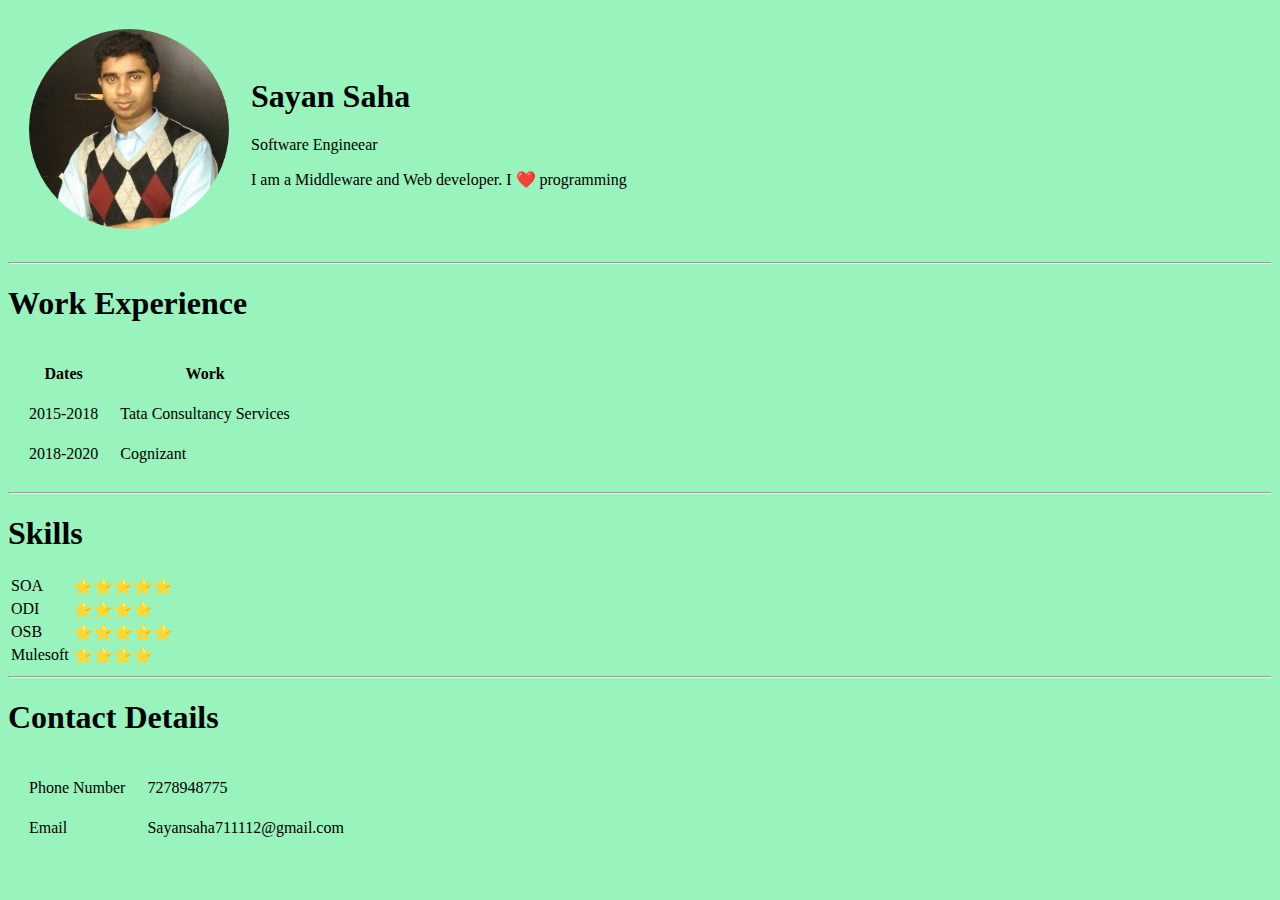
==== index.html @ 5e61153d "Update index.html" ====
<!DOCTYPE html>
<html lang="en" dir="ltr">

<head>
  <meta charset="utf-8">
  <title>Sayan's CV</title>
  <link rel="stylesheet" href="style.css">
</head>

<body >
  <table cellspacing="20">
    <tr>
      <td> <img src="Sayan.png" alt="My-Picture" width="200"> </td>
      <td>
        <h1>Sayan Saha</h1>
        <p>Software Engineear</p>
        <p>I am a Middleware and Web developer. I ❤️ programming </p>
      </td>
    </tr>
  </table>
  <hr>
  <h1>Work Experience</h1>
  <table cellspacing="20">
    <tr>
      <th>Dates</th>
      <th>Work</th>
    </tr>
    <tr>
      <td>2015-2018</td>
      <td>Tata Consultancy Services</td>
    </tr>
    <tr>
      <td>2018-2020</td>
      <td>Cognizant</td>
    </tr>
   </table>
   <hr>
   <h1>Skills</h1>
   <table>
     <tr>
       <td>SOA</td>
       <td>⭐⭐⭐⭐⭐</td>
     </tr>
     <tr>
       <td>ODI</td>
       <td>⭐⭐⭐⭐</td>
     </tr>
     <tr>
       <td>OSB</td>
       <td>⭐⭐⭐⭐⭐</td>
     </tr>
     <tr>
       <td>Mulesoft</td>
       <td>⭐⭐⭐⭐</td>
     </tr>
   </table>
   <hr>
   <h1>Contact Details</h1>
   <table cellspacing="20">
     <tr>
       <td>Phone Number</td>
       <td>7278948775</td>
     </tr>
     <tr>
       <td>Email</td>
       <td>Sayansaha711112@gmail.com</td>
     </tr>
   </table>
</body>

</html>
---- style.css ----
body{
  background-color:#99f3bd;
}
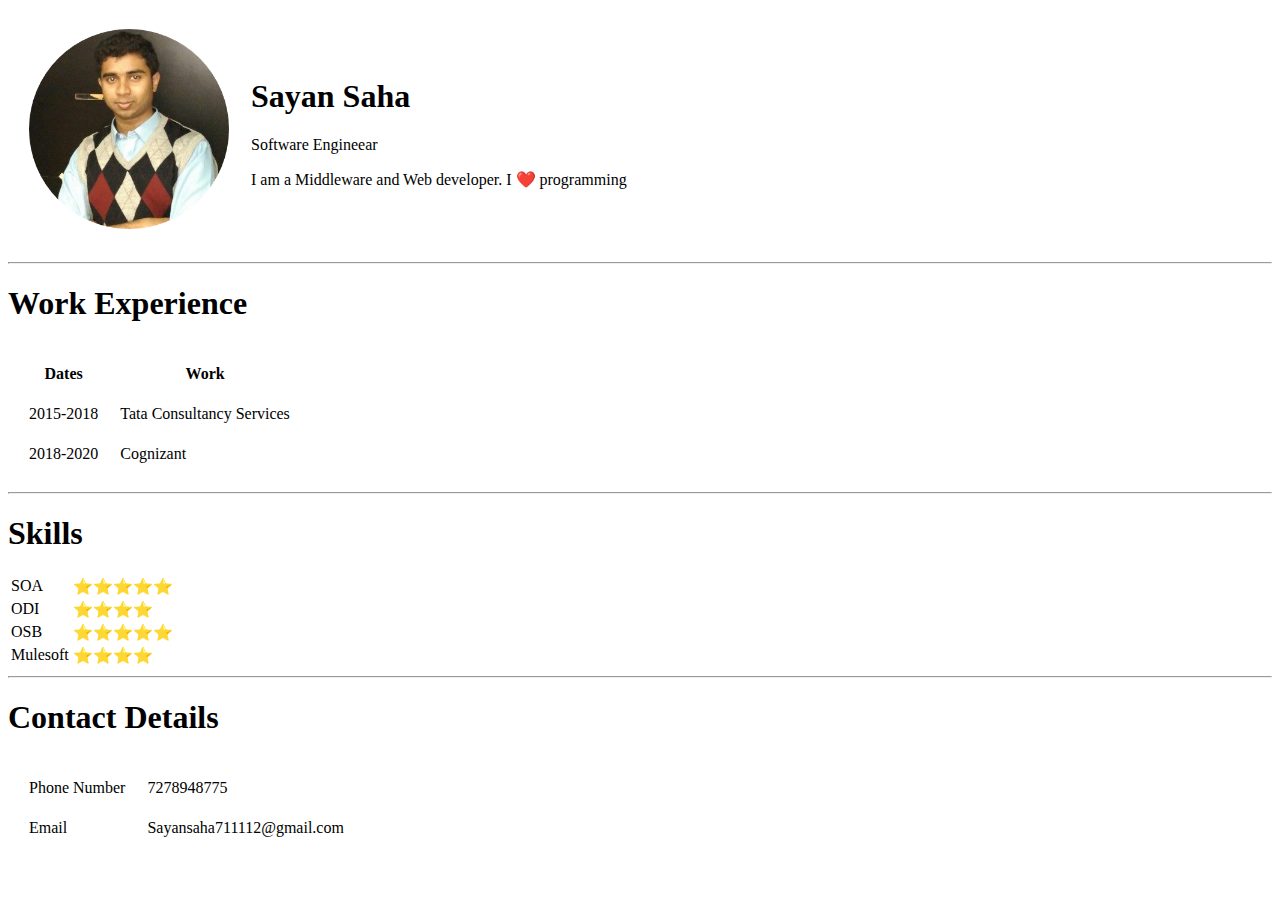
==== commit ccf5526d: "ok" ====
--- a/index.html
+++ b/index.html
@@ -4,13 +4,13 @@
 <head>
   <meta charset="utf-8">
   <title>Sayan's CV</title>
-  <link rel="stylesheet" href="style.css">
+  <link rel="stylesheet" href="css/style.css">
 </head>
 
 <body >
   <table cellspacing="20">
     <tr>
-      <td> <img src="Sayan.png" alt="My-Picture" width="200"> </td>
+      <td> <img src="Images\Sayan.png" alt="My-Picture" width="200"> </td>
       <td>
         <h1>Sayan Saha</h1>
         <p>Software Engineear</p>
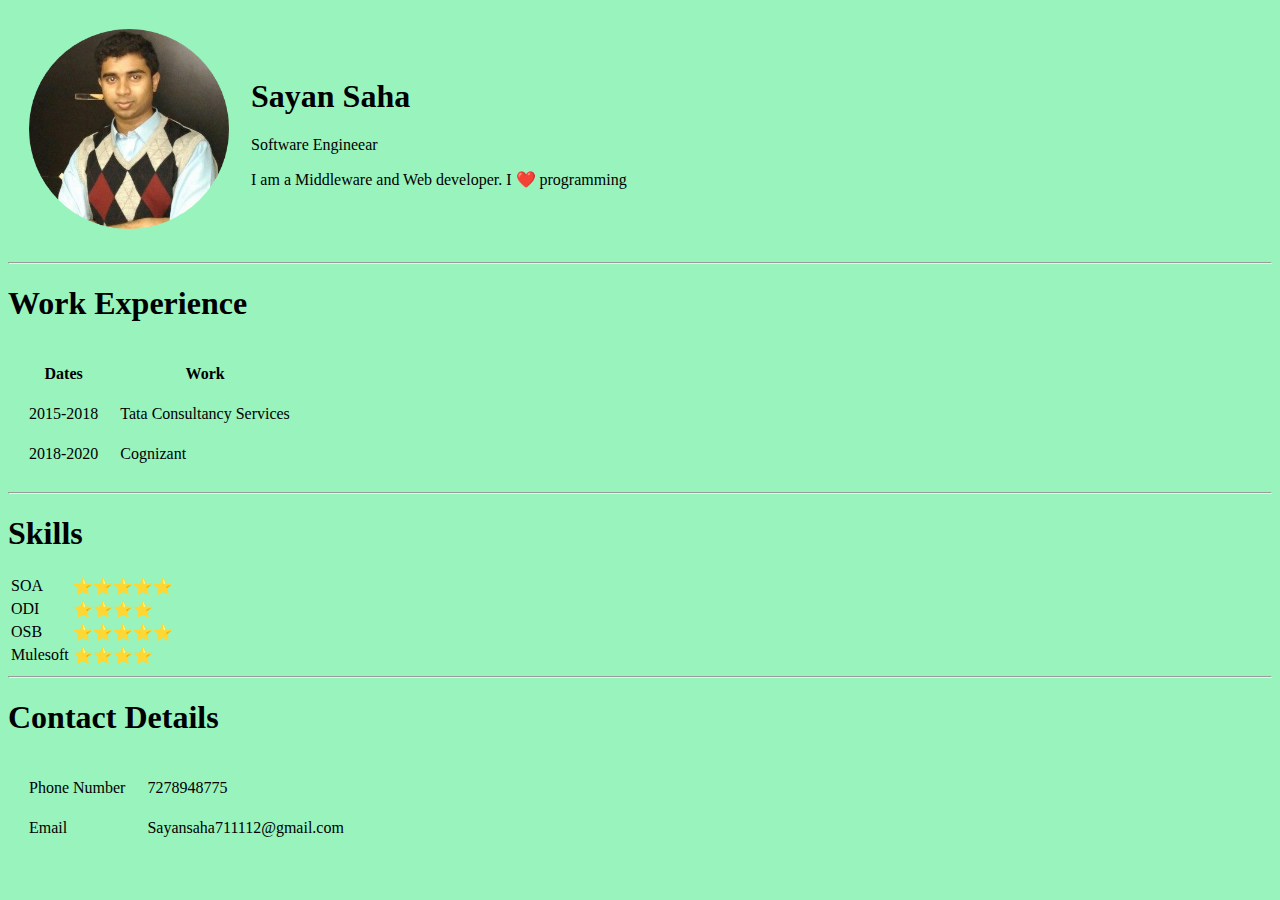
==== commit 884897b4: "Update index.html" ====
--- a/index.html
+++ b/index.html
@@ -4,10 +4,10 @@
 <head>
   <meta charset="utf-8">
   <title>Sayan's CV</title>
-  <link rel="stylesheet" href="css/style.css">
+ 
 </head>
 
-<body >
+<body style="background-color:#99f3bd;">
   <table cellspacing="20">
     <tr>
       <td> <img src="Images\Sayan.png" alt="My-Picture" width="200"> </td>
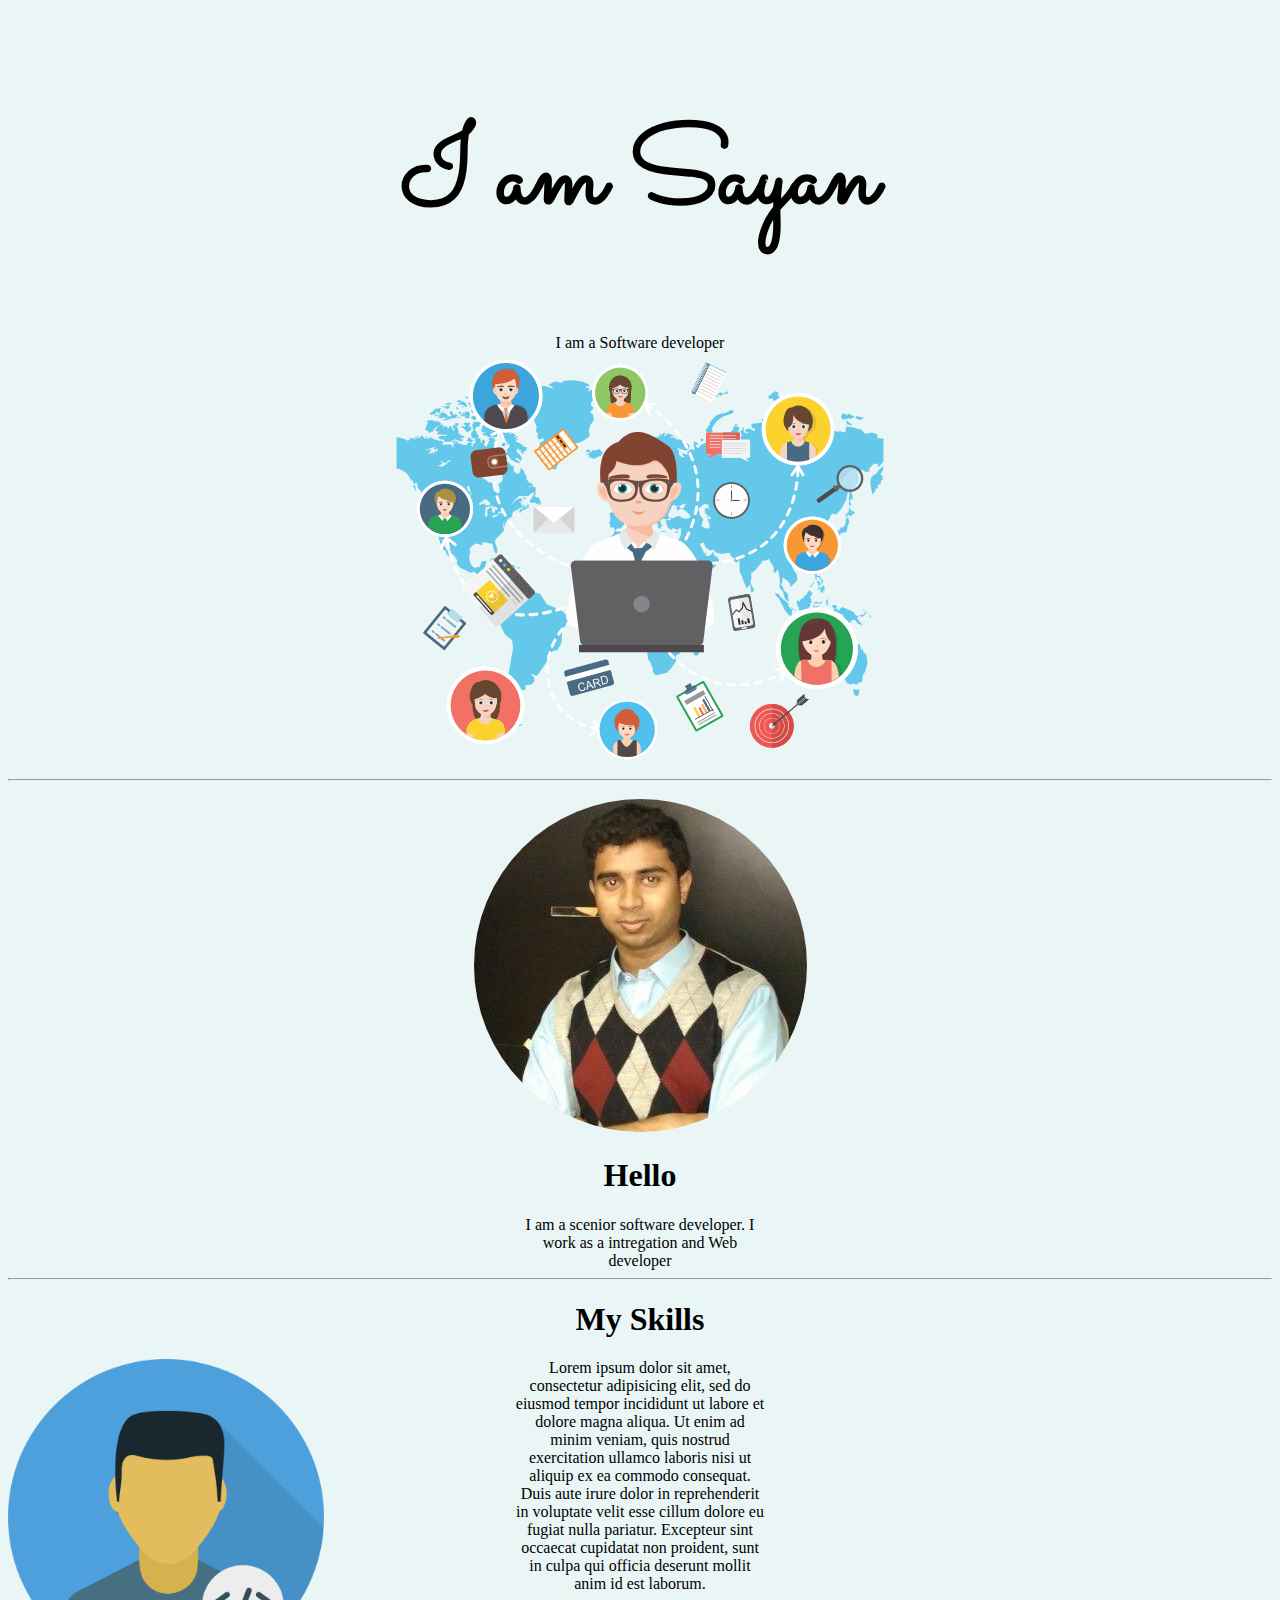
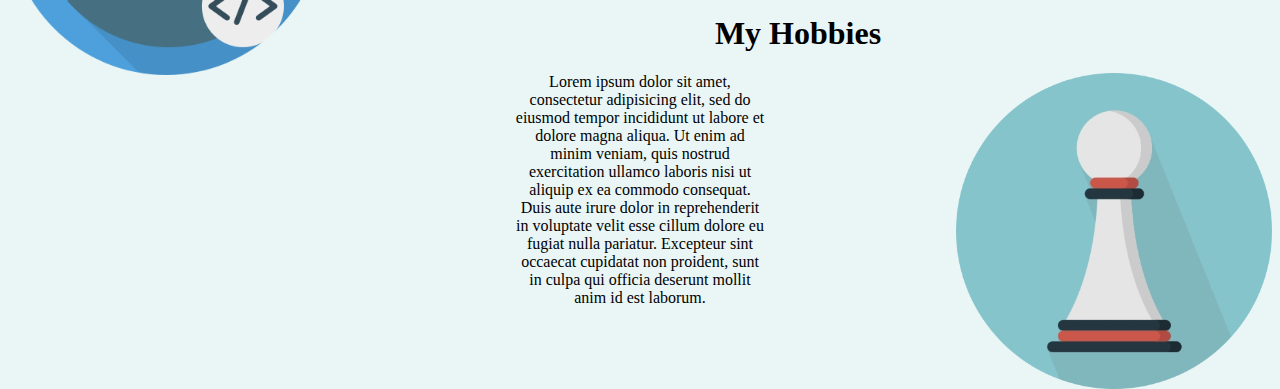
==== commit 52695acb: "ok" ====
--- a/index.html
+++ b/index.html
@@ -1,71 +1,35 @@
 <!DOCTYPE html>
 <html lang="en" dir="ltr">
+  <head>
+    <meta charset="utf-8">
+    <title>Sayan Saha - Web Developer</title>
+    <link rel="stylesheet" href="Styles.css">
+    <link rel="icon" href="Images/favicon.ico">
+    <link href="https://fonts.googleapis.com/css2?family=Kumbh+Sans&family=Sacramento&display=swap" rel="stylesheet">
+  </head>
+  <body>
+    <div class="Top">
+      <h1 class="name">I am Sayan</h1>
+      <p>I am a Software developer</p>
+      <img src="Images/bg.png" alt="Developer">
+      <hr>
 
-<head>
-  <meta charset="utf-8">
-  <title>Sayan's CV</title>
- 
-</head>
+    </div>
+    <div class="Middle">
+      <img src="Images/Sayan.png" alt="My Picture">
+      <h1>Hello</h1>
+      <p>I am a scenior software developer. I work as a intregation and Web developer</p>
+      <hr>
+      <h1>My Skills</h1>
+      <img src="Images/dev.png" alt="" class="devimg">
+      <p>Lorem ipsum dolor sit amet, consectetur adipisicing elit, sed do eiusmod tempor incididunt ut labore et dolore magna aliqua. Ut enim ad minim veniam, quis nostrud exercitation ullamco laboris nisi ut aliquip ex ea commodo consequat. Duis aute irure dolor in reprehenderit in voluptate velit esse cillum dolore eu fugiat nulla pariatur. Excepteur sint occaecat cupidatat non proident, sunt in culpa qui officia deserunt mollit anim id est laborum.</p>
+      <h1 class="new">My Hobbies</h1>
+      <img src="Images/chess.png" class="chessimg" alt="">
+      <p>Lorem ipsum dolor sit amet, consectetur adipisicing elit, sed do eiusmod tempor incididunt ut labore et dolore magna aliqua. Ut enim ad minim veniam, quis nostrud exercitation ullamco laboris nisi ut aliquip ex ea commodo consequat. Duis aute irure dolor in reprehenderit in voluptate velit esse cillum dolore eu fugiat nulla pariatur. Excepteur sint occaecat cupidatat non proident, sunt in culpa qui officia deserunt mollit anim id est laborum.</p>
 
-<body style="background-color:#99f3bd;">
-  <table cellspacing="20">
-    <tr>
-      <td> <img src="Images\Sayan.png" alt="My-Picture" width="200"> </td>
-      <td>
-        <h1>Sayan Saha</h1>
-        <p>Software Engineear</p>
-        <p>I am a Middleware and Web developer. I ❤️ programming </p>
-      </td>
-    </tr>
-  </table>
-  <hr>
-  <h1>Work Experience</h1>
-  <table cellspacing="20">
-    <tr>
-      <th>Dates</th>
-      <th>Work</th>
-    </tr>
-    <tr>
-      <td>2015-2018</td>
-      <td>Tata Consultancy Services</td>
-    </tr>
-    <tr>
-      <td>2018-2020</td>
-      <td>Cognizant</td>
-    </tr>
-   </table>
-   <hr>
-   <h1>Skills</h1>
-   <table>
-     <tr>
-       <td>SOA</td>
-       <td>⭐⭐⭐⭐⭐</td>
-     </tr>
-     <tr>
-       <td>ODI</td>
-       <td>⭐⭐⭐⭐</td>
-     </tr>
-     <tr>
-       <td>OSB</td>
-       <td>⭐⭐⭐⭐⭐</td>
-     </tr>
-     <tr>
-       <td>Mulesoft</td>
-       <td>⭐⭐⭐⭐</td>
-     </tr>
-   </table>
-   <hr>
-   <h1>Contact Details</h1>
-   <table cellspacing="20">
-     <tr>
-       <td>Phone Number</td>
-       <td>7278948775</td>
-     </tr>
-     <tr>
-       <td>Email</td>
-       <td>Sayansaha711112@gmail.com</td>
-     </tr>
-   </table>
-</body>
+    </div>
+    <div class="bottom">
 
+    </div>
+  </body>
 </html>
--- a/Styles.css
+++ b/Styles.css
@@ -0,0 +1,32 @@
+.Top{
+  text-align: center;
+  margin-top: 100px;
+}
+.Middle{
+  text-align: center;
+  margin-top: 10px;
+  float: right;
+}
+p{
+  width: 20%;
+  margin: auto;
+}
+
+.devimg{
+  float: left;
+  width: 25%;
+}
+.chessimg{
+  float: right;
+  width: 25%;
+}
+body{
+  background-color: #EAF6F6;
+}
+.new{
+  text-align: center;
+}
+.name{
+  font-family: 'Sacramento', sans-serif;
+  font-size: 110px;
+}
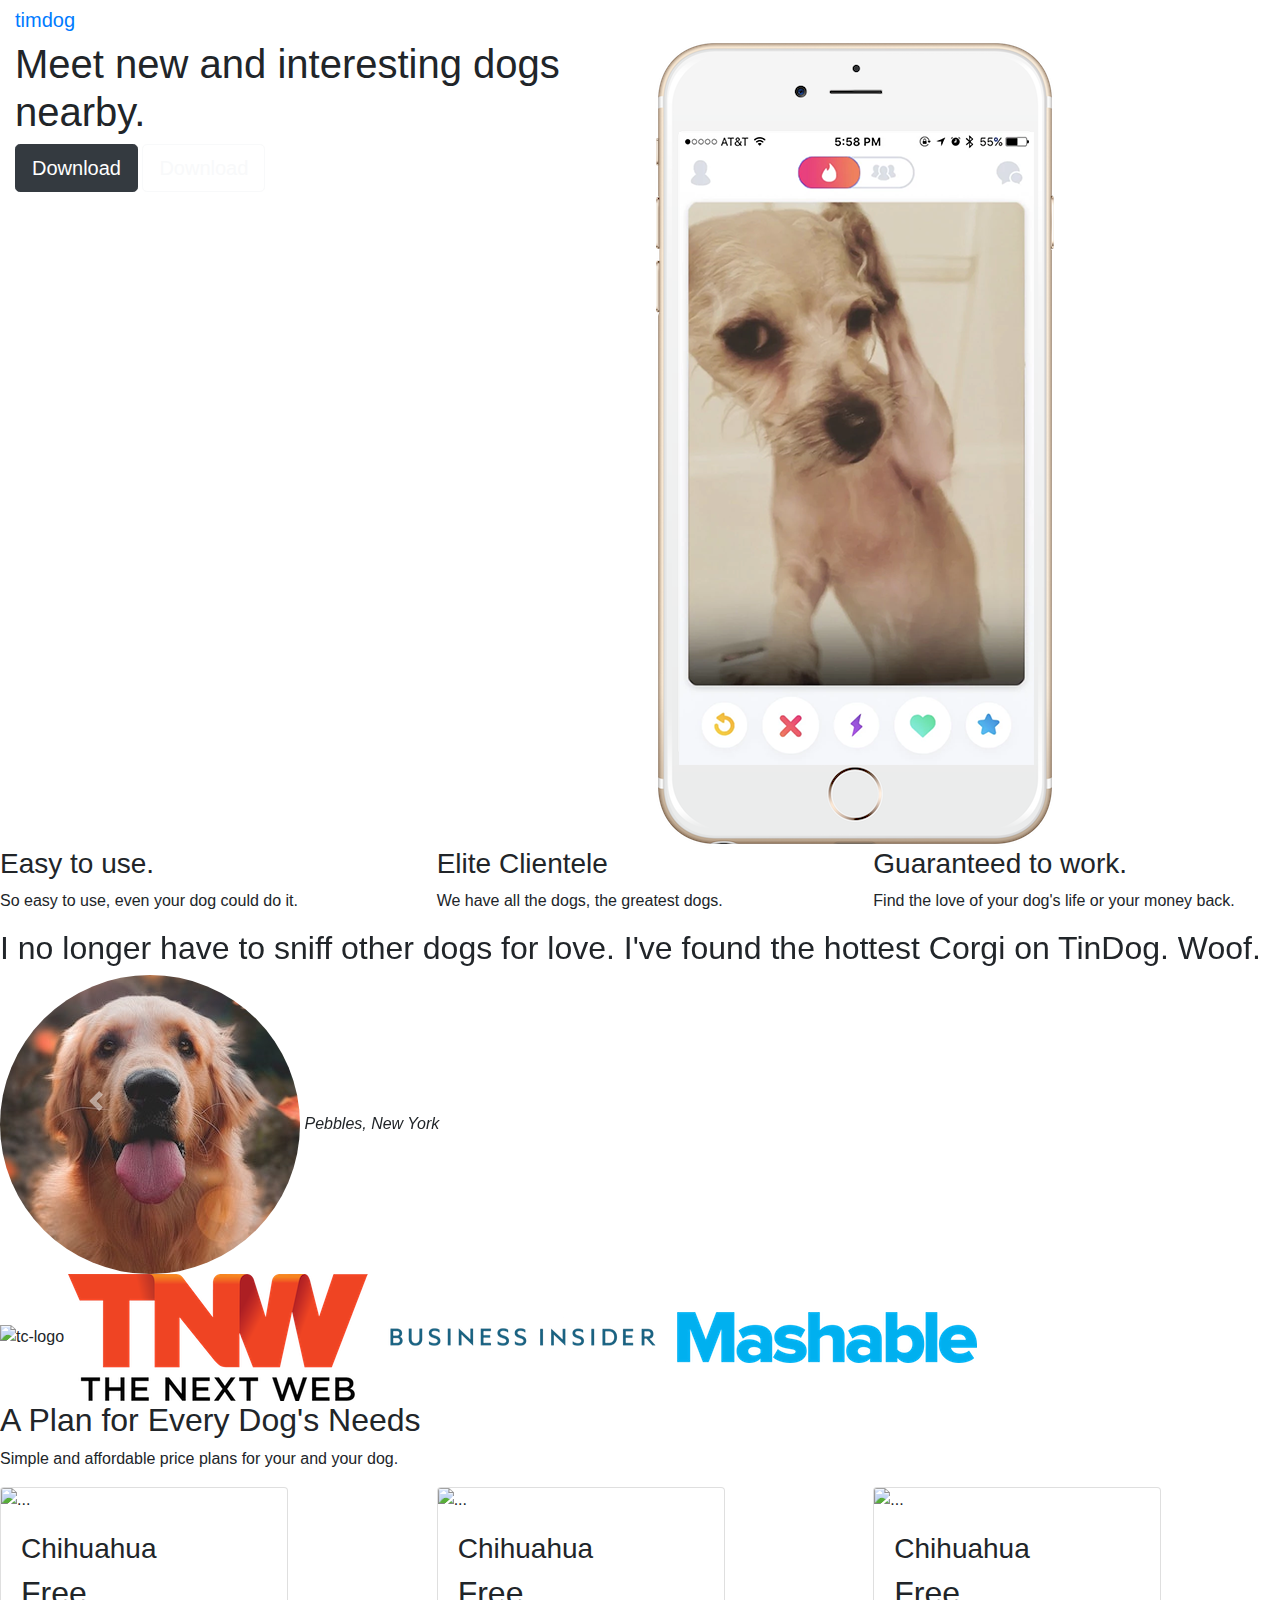
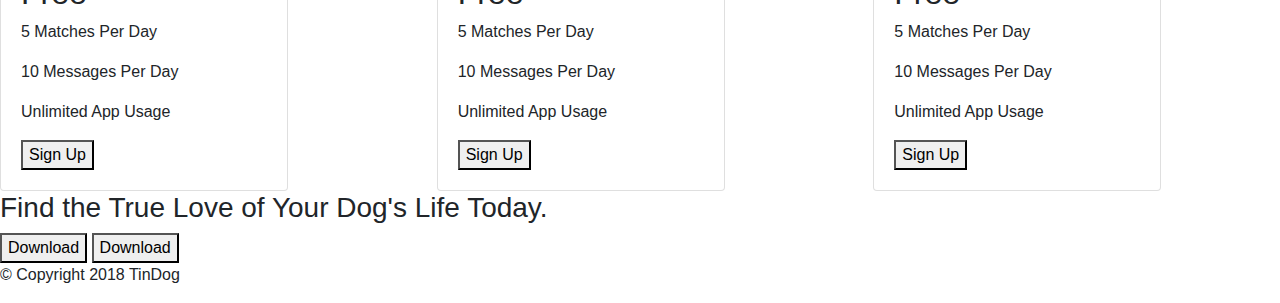
==== commit 401eb2ea: "u" ====
--- a/index.html
+++ b/index.html
@@ -1,35 +1,211 @@
 <!DOCTYPE html>
-<html lang="en" dir="ltr">
-  <head>
-    <meta charset="utf-8">
-    <title>Sayan Saha - Web Developer</title>
-    <link rel="stylesheet" href="Styles.css">
-    <link rel="icon" href="Images/favicon.ico">
-    <link href="https://fonts.googleapis.com/css2?family=Kumbh+Sans&family=Sacramento&display=swap" rel="stylesheet">
-  </head>
-  <body>
-    <div class="Top">
-      <h1 class="name">I am Sayan</h1>
-      <p>I am a Software developer</p>
-      <img src="Images/bg.png" alt="Developer">
-      <hr>
+<html>
+
+<head>
+  <meta charset="utf-8">
+  <title>TinDog</title>
+  <!-- css  -->
+
+  <link rel="stylesheet" href="https://stackpath.bootstrapcdn.com/bootstrap/4.5.2/css/bootstrap.min.css"
+    integrity="sha384-JcKb8q3iqJ61gNV9KGb8thSsNjpSL0n8PARn9HuZOnIxN0hoP+VmmDGMN5t9UJ0Z" crossorigin="anonymous">
+  <link rel="stylesheet" href="styles.css">
+  <script src="https://code.jquery.com/jquery-3.5.1.slim.min.js"
+    integrity="sha384-DfXdz2htPH0lsSSs5nCTpuj/zy4C+OGpamoFVy38MVBnE+IbbVYUew+OrCXaRkfj"
+    crossorigin="anonymous"></script>
+  <script src="https://cdn.jsdelivr.net/npm/popper.js@1.16.1/dist/umd/popper.min.js"
+    integrity="sha384-9/reFTGAW83EW2RDu2S0VKaIzap3H66lZH81PoYlFhbGU+6BZp6G7niu735Sk7lN"
+    crossorigin="anonymous"></script>
+  <script src="https://stackpath.bootstrapcdn.com/bootstrap/4.5.2/js/bootstrap.min.js"
+    integrity="sha384-B4gt1jrGC7Jh4AgTPSdUtOBvfO8shuf57BaghqFfPlYxofvL8/KUEfYiJOMMV+rV"
+    crossorigin="anonymous"></script>
+  <link href="https://fonts.googleapis.com/css2?family=Montserrat:wght@500&family=Ubuntu:wght@500&display=swap"
+    rel="stylesheet">
+  <script src="https://kit.fontawesome.com/716af72efd.js" crossorigin="anonymous"></script>
+</head>
+
+<body>
+
+
+  <section id="title">
+
+    <div class="container-fluid">
+      <div class="navbar-brand">
+        <a href="">timdog</a>
+
+      </div>
+
+      <div class="row">
+        <div class="col-lg-6">
+          <h1>Meet new and interesting dogs nearby.</h1>
+          <button type="button" class="btn btn-dark btn-lg">Download</button>
+          <button type="button" class="btn btn-outline-light btn-lg">Download</button>
+        </div>
+        <div class="col-lg-6">
+          <img src="images/iphone6.png" alt="iphone-mockup">
+        </div>
+      </div>
 
     </div>
-    <div class="Middle">
-      <img src="Images/Sayan.png" alt="My Picture">
-      <h1>Hello</h1>
-      <p>I am a scenior software developer. I work as a intregation and Web developer</p>
-      <hr>
-      <h1>My Skills</h1>
-      <img src="Images/dev.png" alt="" class="devimg">
-      <p>Lorem ipsum dolor sit amet, consectetur adipisicing elit, sed do eiusmod tempor incididunt ut labore et dolore magna aliqua. Ut enim ad minim veniam, quis nostrud exercitation ullamco laboris nisi ut aliquip ex ea commodo consequat. Duis aute irure dolor in reprehenderit in voluptate velit esse cillum dolore eu fugiat nulla pariatur. Excepteur sint occaecat cupidatat non proident, sunt in culpa qui officia deserunt mollit anim id est laborum.</p>
-      <h1 class="new">My Hobbies</h1>
-      <img src="Images/chess.png" class="chessimg" alt="">
-      <p>Lorem ipsum dolor sit amet, consectetur adipisicing elit, sed do eiusmod tempor incididunt ut labore et dolore magna aliqua. Ut enim ad minim veniam, quis nostrud exercitation ullamco laboris nisi ut aliquip ex ea commodo consequat. Duis aute irure dolor in reprehenderit in voluptate velit esse cillum dolore eu fugiat nulla pariatur. Excepteur sint occaecat cupidatat non proident, sunt in culpa qui officia deserunt mollit anim id est laborum.</p>
+
+  </section>
+
+
+  <!-- Features -->
+
+  <section id="features">
+    <div class="row">
+      <div class="col-lg-4 fbox ">
+        <i class="fas fa-check-circle fa-4x icon"></i>
+        <h3>Easy to use.</h3>
+        <p>So easy to use, even your dog could do it.</p>
+      </div>
+
+      <div class="col-lg-4 fbox ">
+        <i class="fas fa-bullseye fa-4x icon"></i>
+        <h3>Elite Clientele</h3>
+        <p>We have all the dogs, the greatest dogs.</p>
+      </div>
+      <div class="col-lg-4 fbox ">
+        <i class="fas fa-heart fa-4x icon"></i>
+        <h3>Guaranteed to work.</h3>
+        <p>Find the love of your dog's life or your money back.</p>
+      </div>
 
     </div>
-    <div class="bottom">
-
+
+
+  </section>
+
+
+  <!-- Testimonials -->
+
+  <section id="testimonials">
+
+    <div id="carouselExampleControls" class="carousel slide" data-ride="carousel">
+      <div class="carousel-inner">
+        <div class="carousel-item active">
+          <h2>I no longer have to sniff other dogs for love. I've found the hottest Corgi on TinDog. Woof.</h2>
+          <img src="images/dog-img.jpg" alt="dog-profile" style="border-radius: 100%;">
+          <em>Pebbles, New York</em>
+        </div>
+        <div class="carousel-item">
+          <h2>I no longer have to sniff other dogs for love. I've found the hottest Corgi on TinDog. Woof.</h2>
+          <img src="images/dog-img.jpg" alt="dog-profile" style="border-radius: 100%;">
+          <em>Pebbles, New York</em>
+        </div>
+
+      </div>
+      <a class="carousel-control-prev" href="#carouselExampleControls" role="button" data-slide="prev">
+        <span class="carousel-control-prev-icon" aria-hidden="true"></span>
+        <span class="sr-only">Previous</span>
+      </a>
+      <a class="carousel-control-next" href="#carouselExampleControls" role="button" data-slide="next">
+        <span class="carousel-control-next-icon" aria-hidden="true"></span>
+        <span class="sr-only">Next</span>
+      </a>
     </div>
-  </body>
-</html>
+
+
+
+    <!-- <h2 class="testimonial-text">My dog used to be so lonely, but with TinDog's help, they've found the love of their life. I think.</h2>
+    <img class="testimonial-image" src="images/lady-img.jpg" alt="lady-profile">
+    <em>Beverly, Illinois</em> -->
+
+  </section>
+
+
+  <!-- Press -->
+
+  <section id="press">
+    <img src="images/techcrunch.png" class="pic" alt="tc-logo">
+    <img src="images/tnw.png" class="pic" alt="tnw-logo">
+    <img src="images/bizinsider.png" class="pic" alt="biz-insider-logo">
+    <img src="images/mashable.png" class="pic" alt="mashable-logo">
+
+  </section>
+
+
+  <!-- Pricing -->
+
+  <section id="pricing">
+
+    <h2>A Plan for Every Dog's Needs</h2>
+    <p>Simple and affordable price plans for your and your dog.</p>
+    <div class="row">
+      <div class="col-lg-4">
+        <div class="card" style="width: 18rem;">
+          <img src="..." class="card-img-top" alt="...">
+          <div class="card-body">
+            <h3>Chihuahua</h3>
+            <h2>Free</h2>
+            <p>5 Matches Per Day</p>
+            <p>10 Messages Per Day</p>
+            <p>Unlimited App Usage</p>
+            <button type="btn btn-primary">Sign Up</button>
+          </div>
+        </div>
+      </div>
+      <div class="col-lg-4">
+        <div class="card" style="width: 18rem;">
+          <img src="..." class="card-img-top" alt="...">
+          <div class="card-body">
+            <h3>Chihuahua</h3>
+            <h2>Free</h2>
+            <p>5 Matches Per Day</p>
+            <p>10 Messages Per Day</p>
+            <p>Unlimited App Usage</p>
+            <button type="btn btn-primary">Sign Up</button>
+          </div>
+        </div>
+      </div>
+      <div class="col-lg-4">
+        <div class="card" style="width: 18rem;">
+          <img src="..." class="card-img-top" alt="...">
+          <div class="card-body">
+            <h3>Chihuahua</h3>
+            <h2>Free</h2>
+            <p>5 Matches Per Day</p>
+            <p>10 Messages Per Day</p>
+            <p>Unlimited App Usage</p>
+            <button type="btn btn-primary">Sign Up</button>
+          </div>
+        </div>
+      </div>
+      </div>
+
+
+
+
+
+
+
+  </section>
+
+
+  <!-- Call to Action -->
+
+  <section id="cta">
+
+    <h3>Find the True Love of Your Dog's Life Today.</h3>
+    <button type="button">Download</button>
+    <button type="button">Download</button>
+
+  </section>
+
+
+  <!-- Footer -->
+
+  <footer id="footer">
+    <i class="fab fa-facebook-f iconf"></i>
+    <i class="fab fa-twitter iconf"></i>
+    <i class="fab fa-instagram-square iconf"></i>
+    <i class="fas fa-envelope-square iconf"></i>
+
+    <p>© Copyright 2018 TinDog</p>
+
+  </footer>
+
+
+</body>
+
+</html>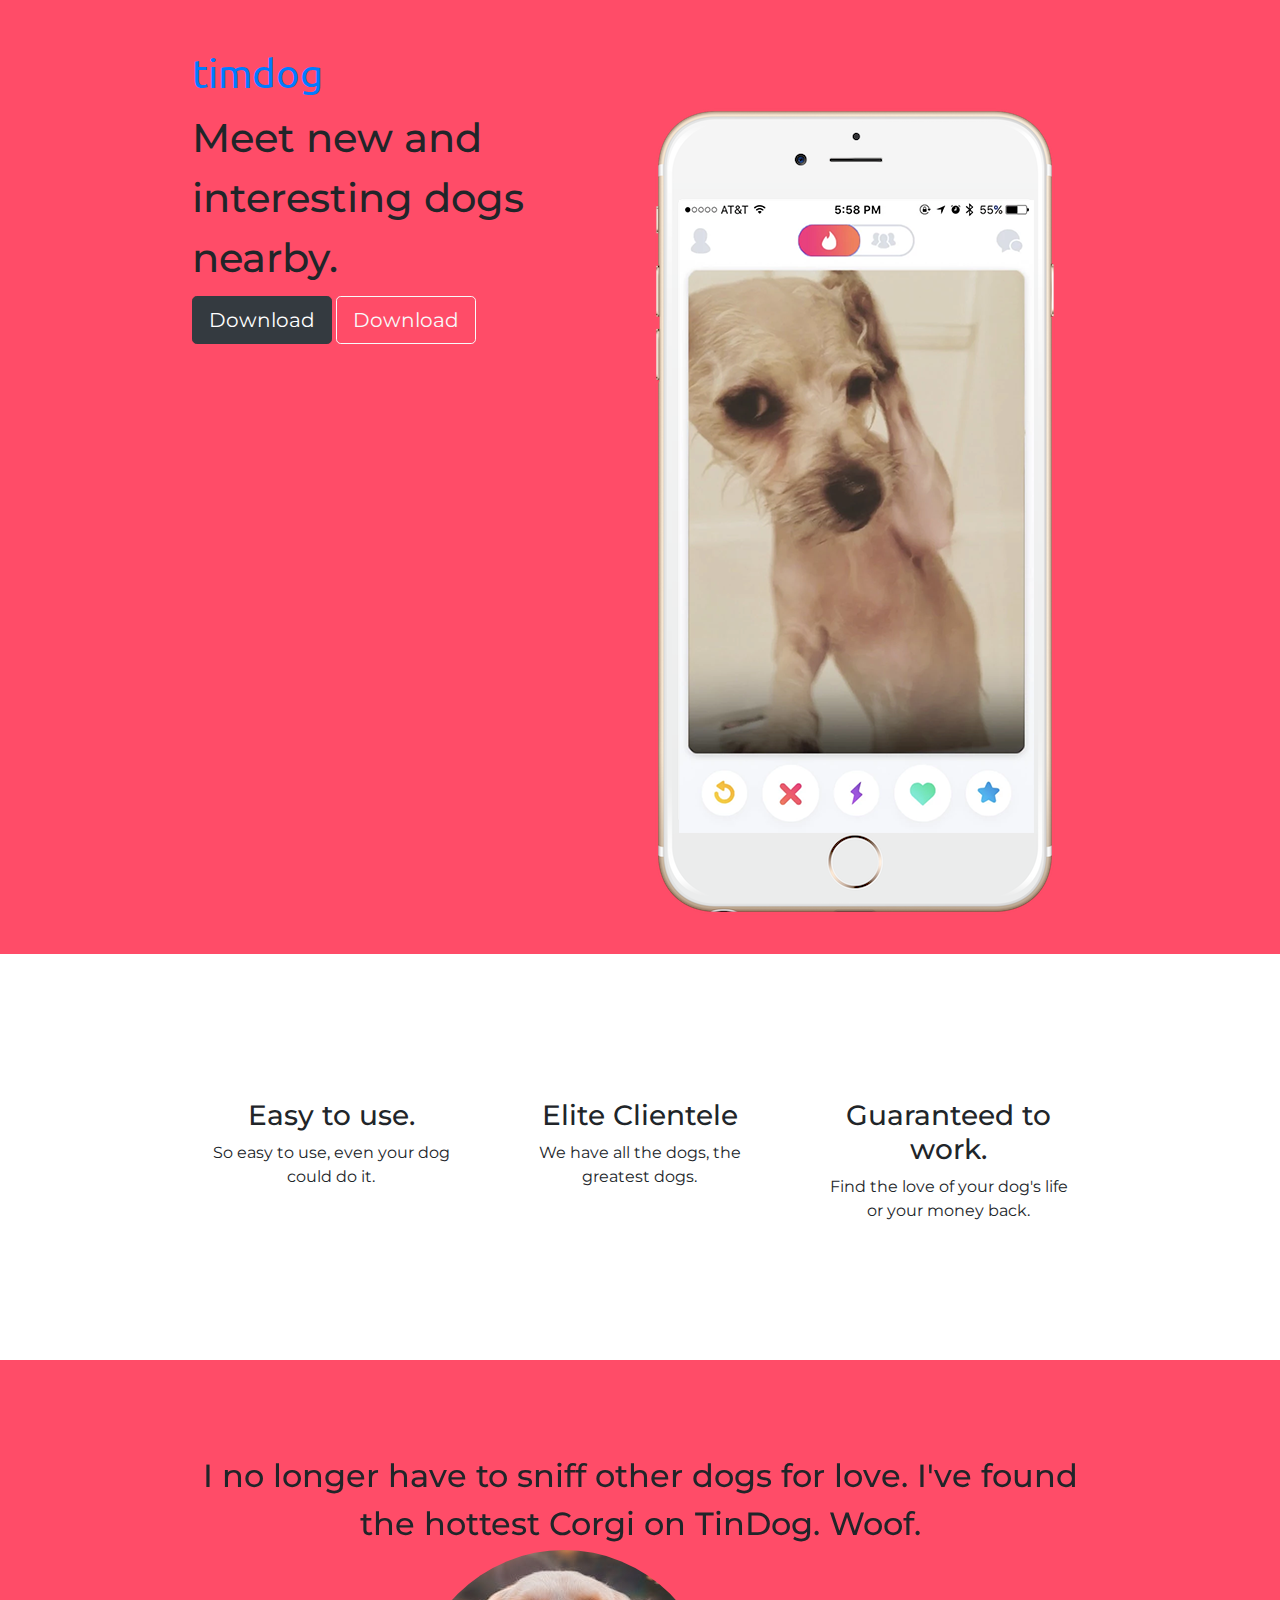
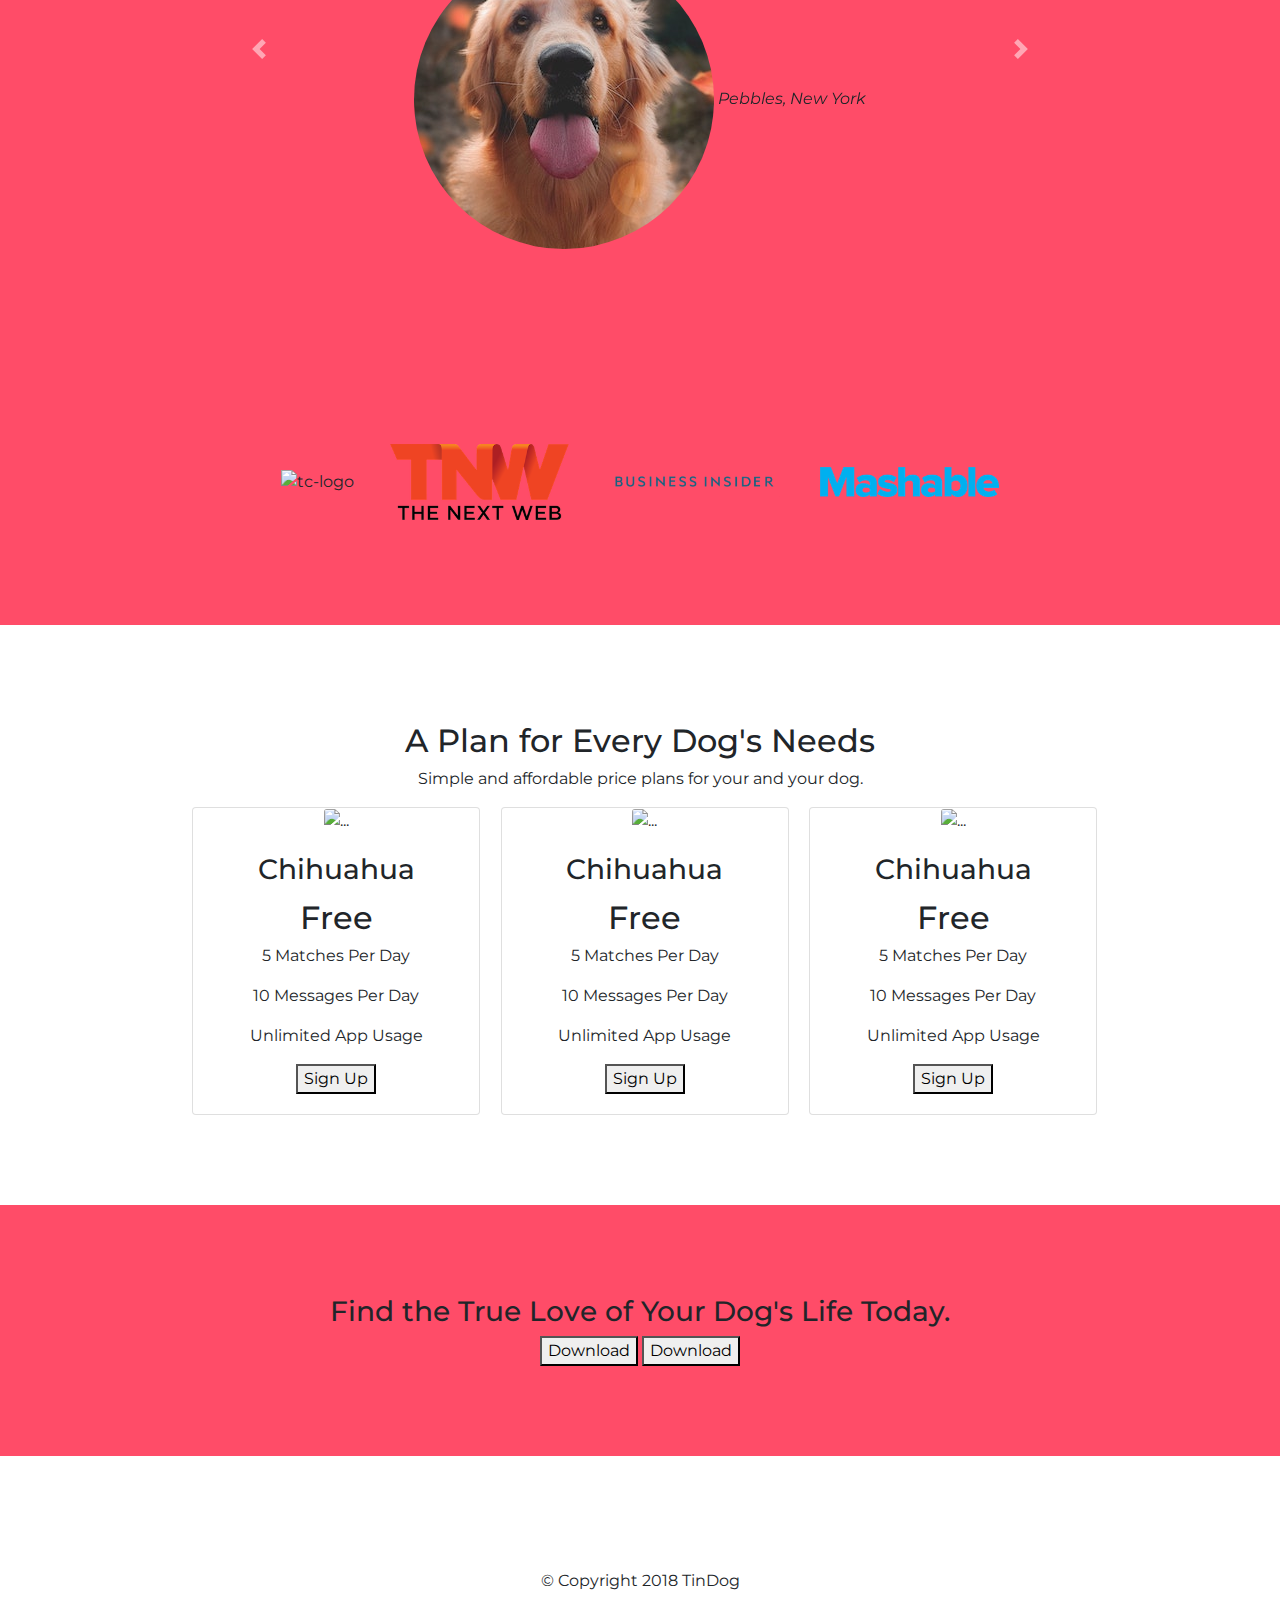
==== commit 6184b93a: "u" ====
--- a/index.html
+++ b/index.html
@@ -8,7 +8,7 @@
 
   <link rel="stylesheet" href="https://stackpath.bootstrapcdn.com/bootstrap/4.5.2/css/bootstrap.min.css"
     integrity="sha384-JcKb8q3iqJ61gNV9KGb8thSsNjpSL0n8PARn9HuZOnIxN0hoP+VmmDGMN5t9UJ0Z" crossorigin="anonymous">
-  <link rel="stylesheet" href="styles.css">
+  <link rel="stylesheet" href="images/styles.css">
   <script src="https://code.jquery.com/jquery-3.5.1.slim.min.js"
     integrity="sha384-DfXdz2htPH0lsSSs5nCTpuj/zy4C+OGpamoFVy38MVBnE+IbbVYUew+OrCXaRkfj"
     crossorigin="anonymous"></script>
--- a/images/styles.css
+++ b/images/styles.css
@@ -0,0 +1,74 @@
+#title{
+    background-color: #ff4c68;
+}
+#press{
+    background-color: #ff4c68;
+    text-align: center;
+    padding: 7% 15%;
+}
+#pricing,#footer{
+    text-align: center;
+    padding: 7% 15%;
+}
+#testimonials,#cta{
+    background-color: #ff4c68;
+    text-align: center;
+    padding: 7% 15%;
+}
+h2{
+    font-family: 'Montserrat';
+    size: 3rem;
+    line-height: 1.5;
+    margin: 2px;
+}
+
+h1{
+    font-family: 'Montserrat';
+    size: 3rem;
+    line-height: 1.5;
+}
+
+body{
+    font-family: 'Montserrat';
+}
+
+.navbar-brand{
+    font-family: 'Ubuntu';
+    font-size: 2.5rem;
+}
+.container-fluid{
+    padding: 3% 15%;
+}
+
+#features{
+    padding: 7% 15%;
+}
+
+.fbox{
+    text-align: center;
+    padding: 2rem;
+}
+
+.icon{
+    color: #ff4c68;
+    margin: 2rem;
+}
+
+.icon:hover{
+color: aqua;
+
+}
+
+.pic{
+    margin: 1rem;
+    width: 20%;
+}
+
+.card{
+    display: inline-block;
+    width: 10%;
+}
+
+.iconf{
+    margin: 1rem;
+}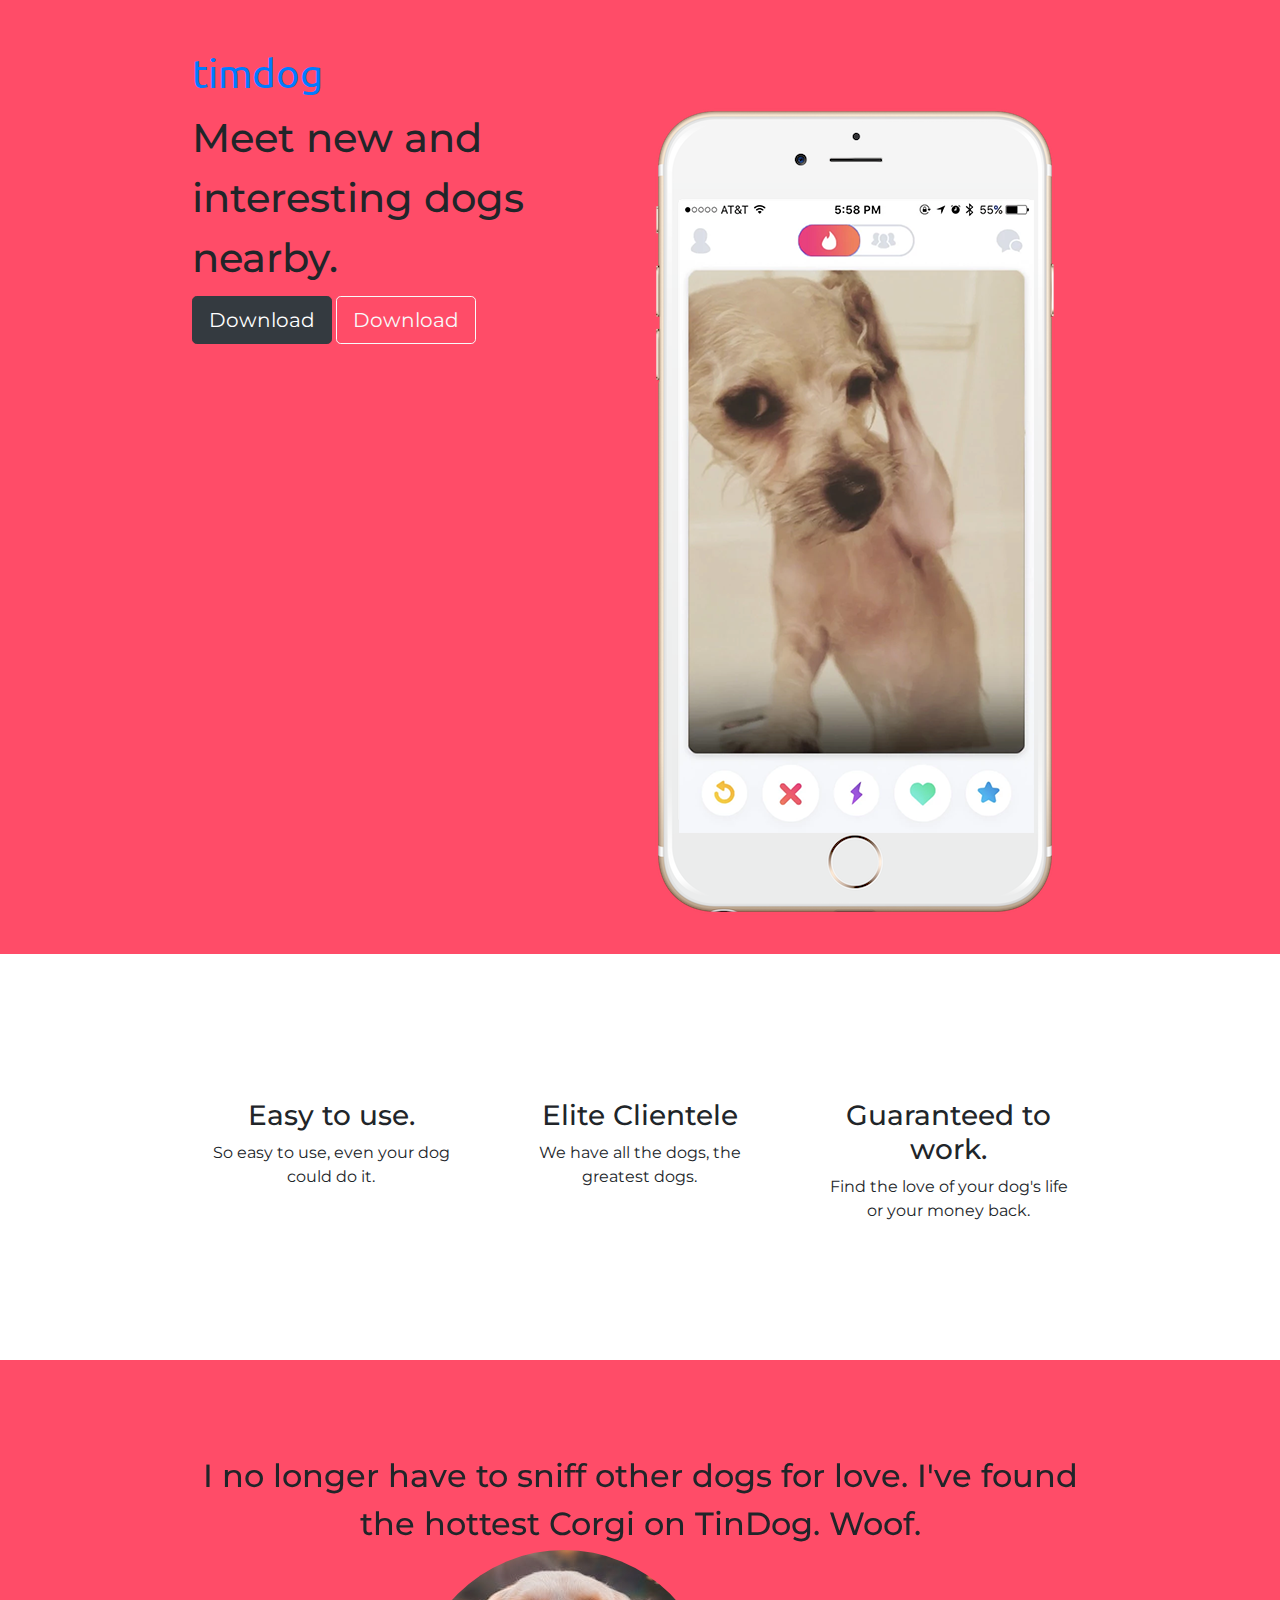
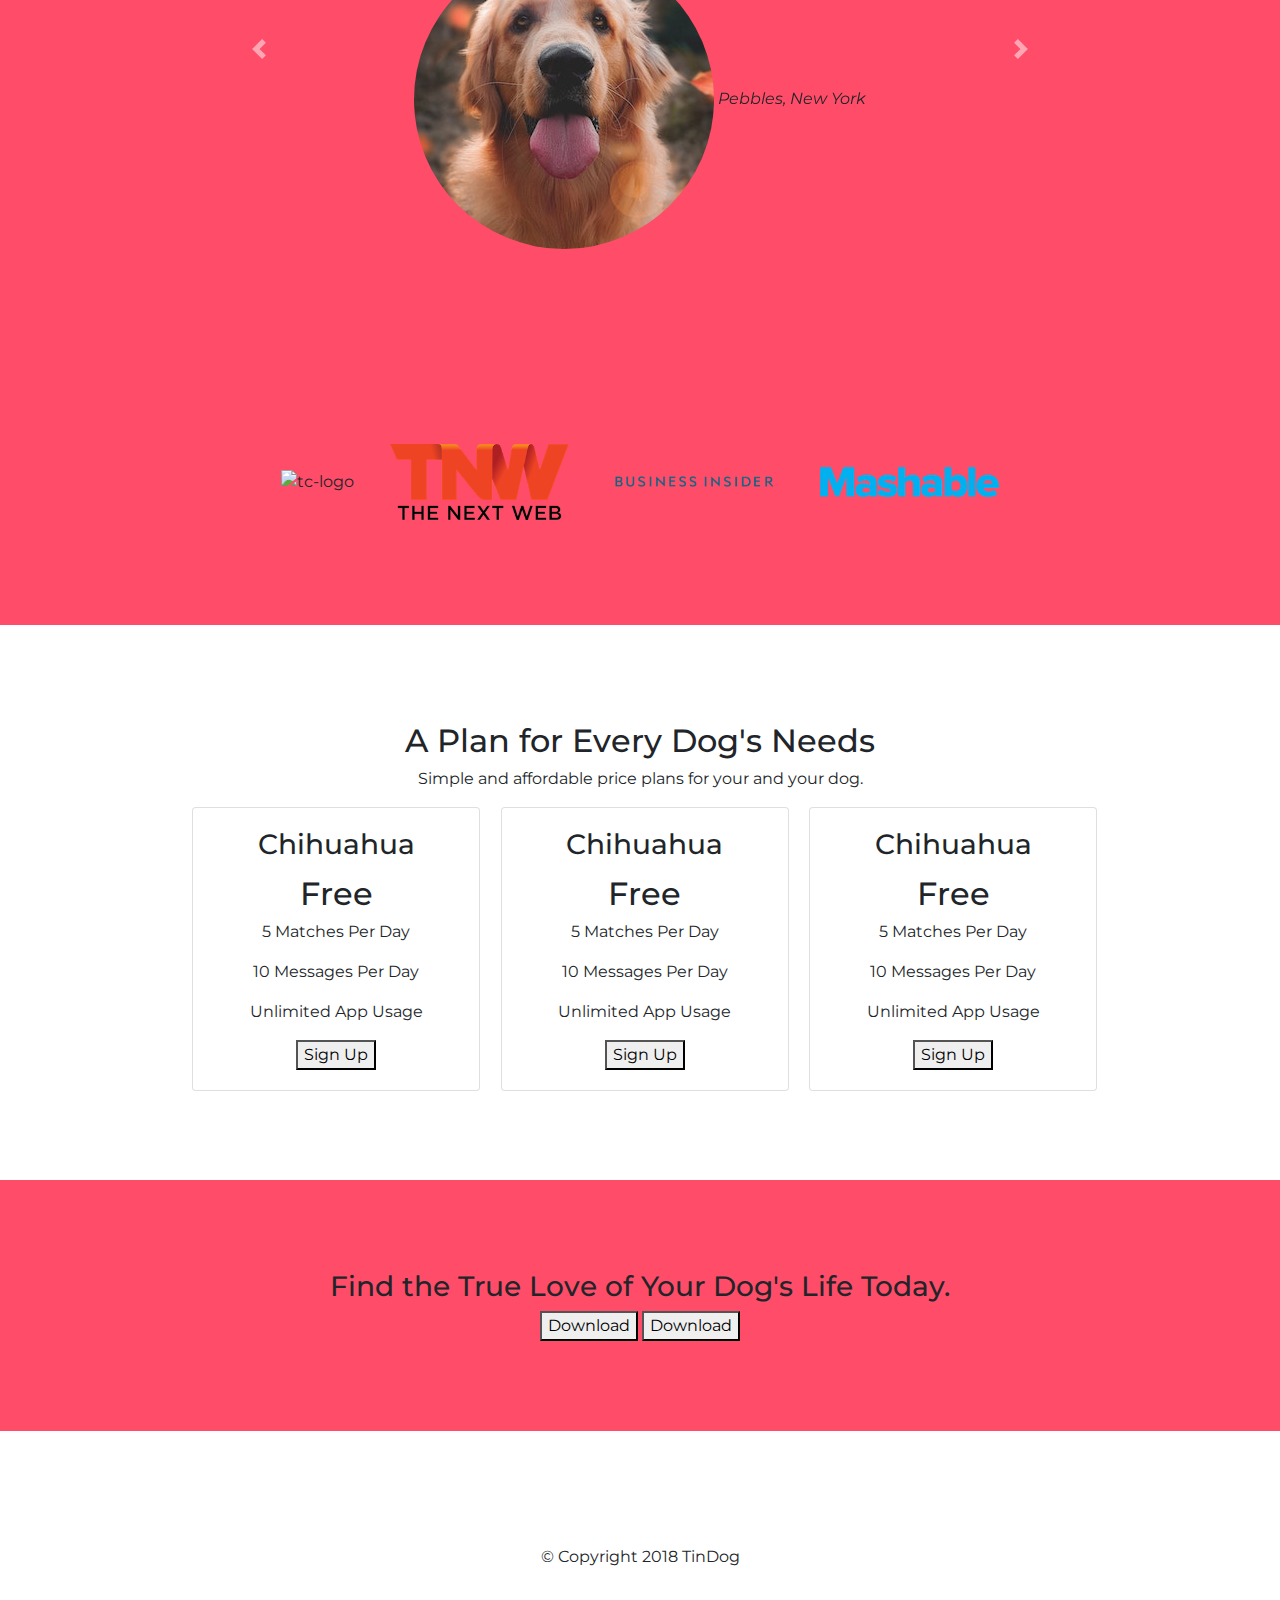
==== commit 85f32be1: "donr" ====
--- a/index.html
+++ b/index.html
@@ -132,9 +132,8 @@
     <h2>A Plan for Every Dog's Needs</h2>
     <p>Simple and affordable price plans for your and your dog.</p>
     <div class="row">
-      <div class="col-lg-4">
+      <div class="col-lg-4 col-sm-3">
         <div class="card" style="width: 18rem;">
-          <img src="..." class="card-img-top" alt="...">
           <div class="card-body">
             <h3>Chihuahua</h3>
             <h2>Free</h2>
@@ -145,9 +144,8 @@
           </div>
         </div>
       </div>
-      <div class="col-lg-4">
+      <div class="col-lg-4 col-sm-3">
         <div class="card" style="width: 18rem;">
-          <img src="..." class="card-img-top" alt="...">
           <div class="card-body">
             <h3>Chihuahua</h3>
             <h2>Free</h2>
@@ -158,9 +156,8 @@
           </div>
         </div>
       </div>
-      <div class="col-lg-4">
+      <div class="col-lg-4 col-sm-3">
         <div class="card" style="width: 18rem;">
-          <img src="..." class="card-img-top" alt="...">
           <div class="card-body">
             <h3>Chihuahua</h3>
             <h2>Free</h2>
